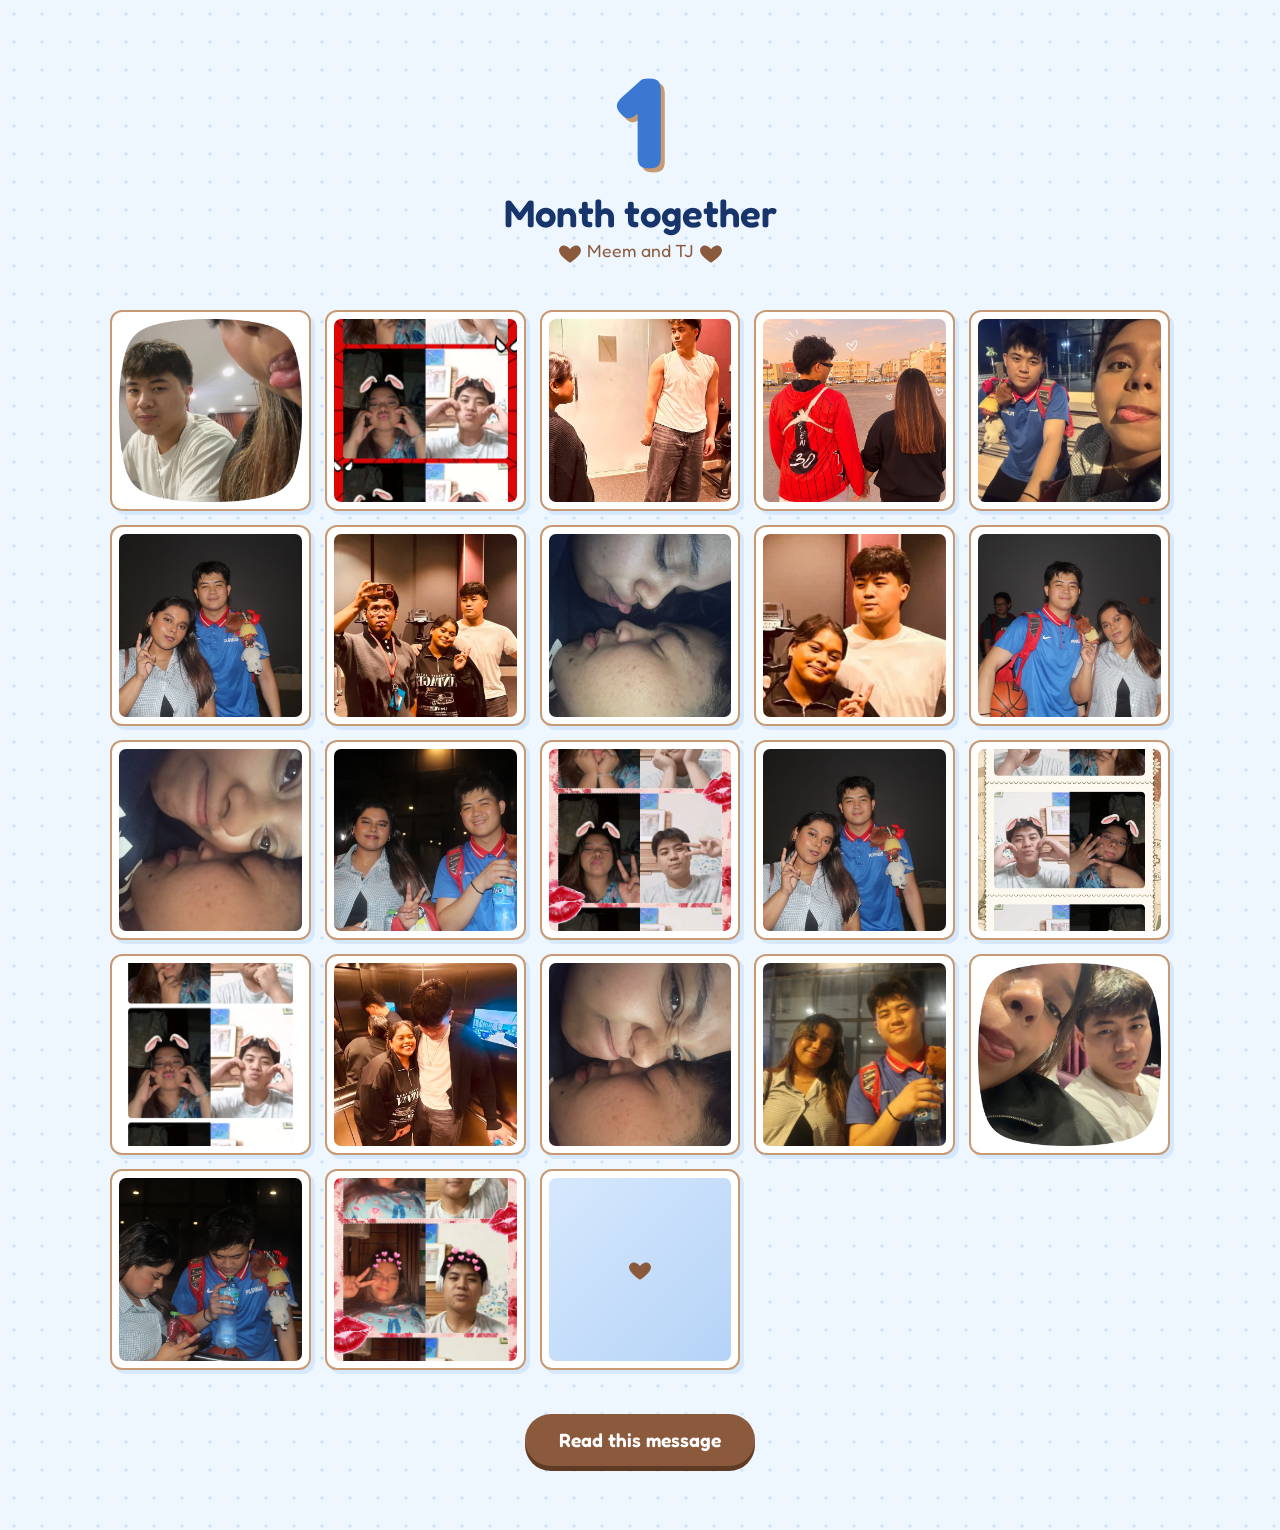
==== index.html @ 16be70e8 "flexbox edit" ====
<!DOCTYPE html>
<html lang="en">
<head>
<meta charset="utf-8">
<meta name="viewport" content="width=device-width, initial-scale=1">
<title>Our Monthsary</title>
<link rel="preconnect" href="https://fonts.googleapis.com">
<link rel="preconnect" href="https://fonts.gstatic.com" crossorigin>
<link href="https://fonts.googleapis.com/css2?family=Fredoka:wght@400;600;700&family=Lora:ital@0;1&display=swap" rel="stylesheet">
<link rel="stylesheet" href="style.css">
</head>
<body>
<header class="hero">
  <div class="num" id="num">1</div>
  <h1 id="title">Happy monthsary</h1>
  <p><svg class="heart" viewBox="0 0 24 24" aria-hidden="true"><path d="M12 21s-7.5-4.6-9.6-9.2C.9 8.3 3 5 6.4 5c2 0 3.7 1.1 5.6 3.2C13.9 6.1 15.6 5 17.6 5 21 5 23.1 8.3 21.600 11.800 19.500 16.400 12 21 12 21z"/></svg> <span id="names"></span> <svg class="heart" viewBox="0 0 24 24" aria-hidden="true"><path d="M12 21s-7.5-4.6-9.6-9.2C.9 8.3 3 5 6.4 5c2 0 3.7 1.1 5.6 3.2C13.900 6.100 15.600 5 17.600 5 21 5 23.100 8.300 21.600 11.800 19.500 16.400 12 21 12 21z"/></svg></p>
</header>
<main class="gallery" id="gallery"></main>
<div class="actions"><a class="btn" href="letter.html">Read this message</a></div>
<script src="data.js"></script>
<script>
document.getElementById("num").textContent = SITE.months;
document.getElementById("title").textContent = SITE.months === 1 ? "Month together" : "Months together";
document.getElementById("names").textContent = SITE.from + " and " + SITE.to;
const BASE = 220;
const box = document.getElementById("gallery");
function size(fig, ratio){
  fig.style.flexGrow = ratio;
  fig.style.flexBasis = (ratio * BASE) + "px";
}
const fake = [0.8, 1, 0.75, 1.25, 0.67, 1.5];
PHOTOS.forEach((src, i) => {
  const fig = document.createElement("figure");
  fig.className = "shot";
  size(fig, 1);
  const img = new Image();
  img.alt = "Our photo " + (i + 1);
  img.onload = () => size(fig, img.naturalWidth / img.naturalHeight);
  img.onerror = () => {
    const r = fake[i % fake.length];
    const ph = document.createElement("div");
    ph.className = "ph"; ph.style.aspectRatio = r;
    ph.innerHTML = '<svg class="heart" viewBox="0 0 24 24" aria-hidden="true"><path d="M12 21s-7.5-4.6-9.6-9.2C.9 8.3 3 5 6.4 5c2 0 3.7 1.1 5.6 3.2C13.9 6.1 15.6 5 17.6 5 21 5 23.1 8.3 21.600 11.800 19.500 16.400 12 21 12 21z"/></svg>';
    img.replaceWith(ph);
    size(fig, r);
  };
  img.src = src;
  fig.appendChild(img);
  box.appendChild(fig);
});
</script>
</body>
</html>
---- style.css ----
:root{
  --navy:#17356b; --blue:#3b78d1; --sky:#d6e8fd; --mist:#eef6ff;
  --brown:#8b5a3c; --tan:#c79a74; --paper:#fffdf9;
  --head:"Fredoka","Trebuchet MS",sans-serif;
  --read:"Lora",Georgia,"Times New Roman",serif;
}
*{box-sizing:border-box}
html{scroll-behavior:smooth}
body{margin:0;background:var(--mist);color:var(--navy);font-family:var(--head);
  background-image:radial-gradient(var(--sky) 2px,transparent 2px);background-size:28px 28px}
a{color:inherit}
:focus-visible{outline:3px solid var(--brown);outline-offset:3px}

.hero{text-align:center;padding:56px 20px 28px}
.hero .num{font-size:clamp(4.5rem,18vw,8rem);font-weight:700;line-height:1;color:var(--blue);
  text-shadow:4px 4px 0 var(--tan)}
.hero h1{margin:6px 0 4px;font-size:clamp(1.6rem,5vw,2.4rem);font-weight:600}
.hero p{margin:0;color:var(--brown);font-size:1.1rem}
.heart{width:26px;height:26px;fill:var(--brown);vertical-align:middle}

/* A square crop keeps the gallery tidy while preserving each photo's proportions. */
.gallery{display:grid;grid-template-columns:repeat(auto-fit,minmax(min(100%,180px),1fr));gap:14px;
  max-width:1100px;margin:0 auto;padding:16px 20px 24px}
.shot{aspect-ratio:1;margin:0;background:#fff;padding:7px;border-radius:12px;border:2px solid var(--tan);
  box-shadow:4px 4px 0 var(--sky);overflow:hidden}
.shot img,.shot .ph{display:block;width:100%;height:100%;border-radius:7px}
.shot img{object-fit:cover}
.shot .ph{background:linear-gradient(135deg,var(--sky),#b5d3f7);display:grid;place-items:center}
@media (min-width:414px) and (max-width:607px){
  .shot:last-child:nth-child(odd){grid-column:1/-1;width:calc((100% - 14px)/2);justify-self:center}
}

.actions{text-align:center;padding:20px 20px 64px}
.btn{display:inline-block;background:var(--brown);color:#fff;text-decoration:none;font:600 1.2rem var(--head);
  padding:14px 34px;border-radius:999px;border:0;cursor:pointer;box-shadow:0 5px 0 #5f3a24;
  transition:transform .15s,box-shadow .15s}
.btn:hover{transform:translateY(2px);box-shadow:0 3px 0 #5f3a24}
.btn.alt{background:var(--blue);box-shadow:0 5px 0 var(--navy)}
.btn.alt:hover{box-shadow:0 3px 0 var(--navy)}

.letter-wrap{max-width:720px;margin:0 auto;padding:40px 20px 24px}
.letter{background:var(--paper);border:2px solid var(--tan);border-radius:18px;
  padding:clamp(24px,6vw,56px);box-shadow:8px 8px 0 var(--sky)}
.letter h1{margin:0 0 24px;font-size:1.7rem;color:var(--blue)}
.letter p{font-family:var(--read);font-size:1.2rem;line-height:1.85;margin:0 0 1.2em;color:#2b2a33;
  max-width:62ch;white-space:pre-line}
.letter p:last-child{margin-bottom:0;color:var(--brown)}
.letter p.letter-signoff{margin-top:1.5em;padding-top:.8em;border-top:1px solid var(--tan);
  font-weight:600;text-align:right}

@media (prefers-reduced-motion:reduce){html{scroll-behavior:auto}.btn{transition:none}}
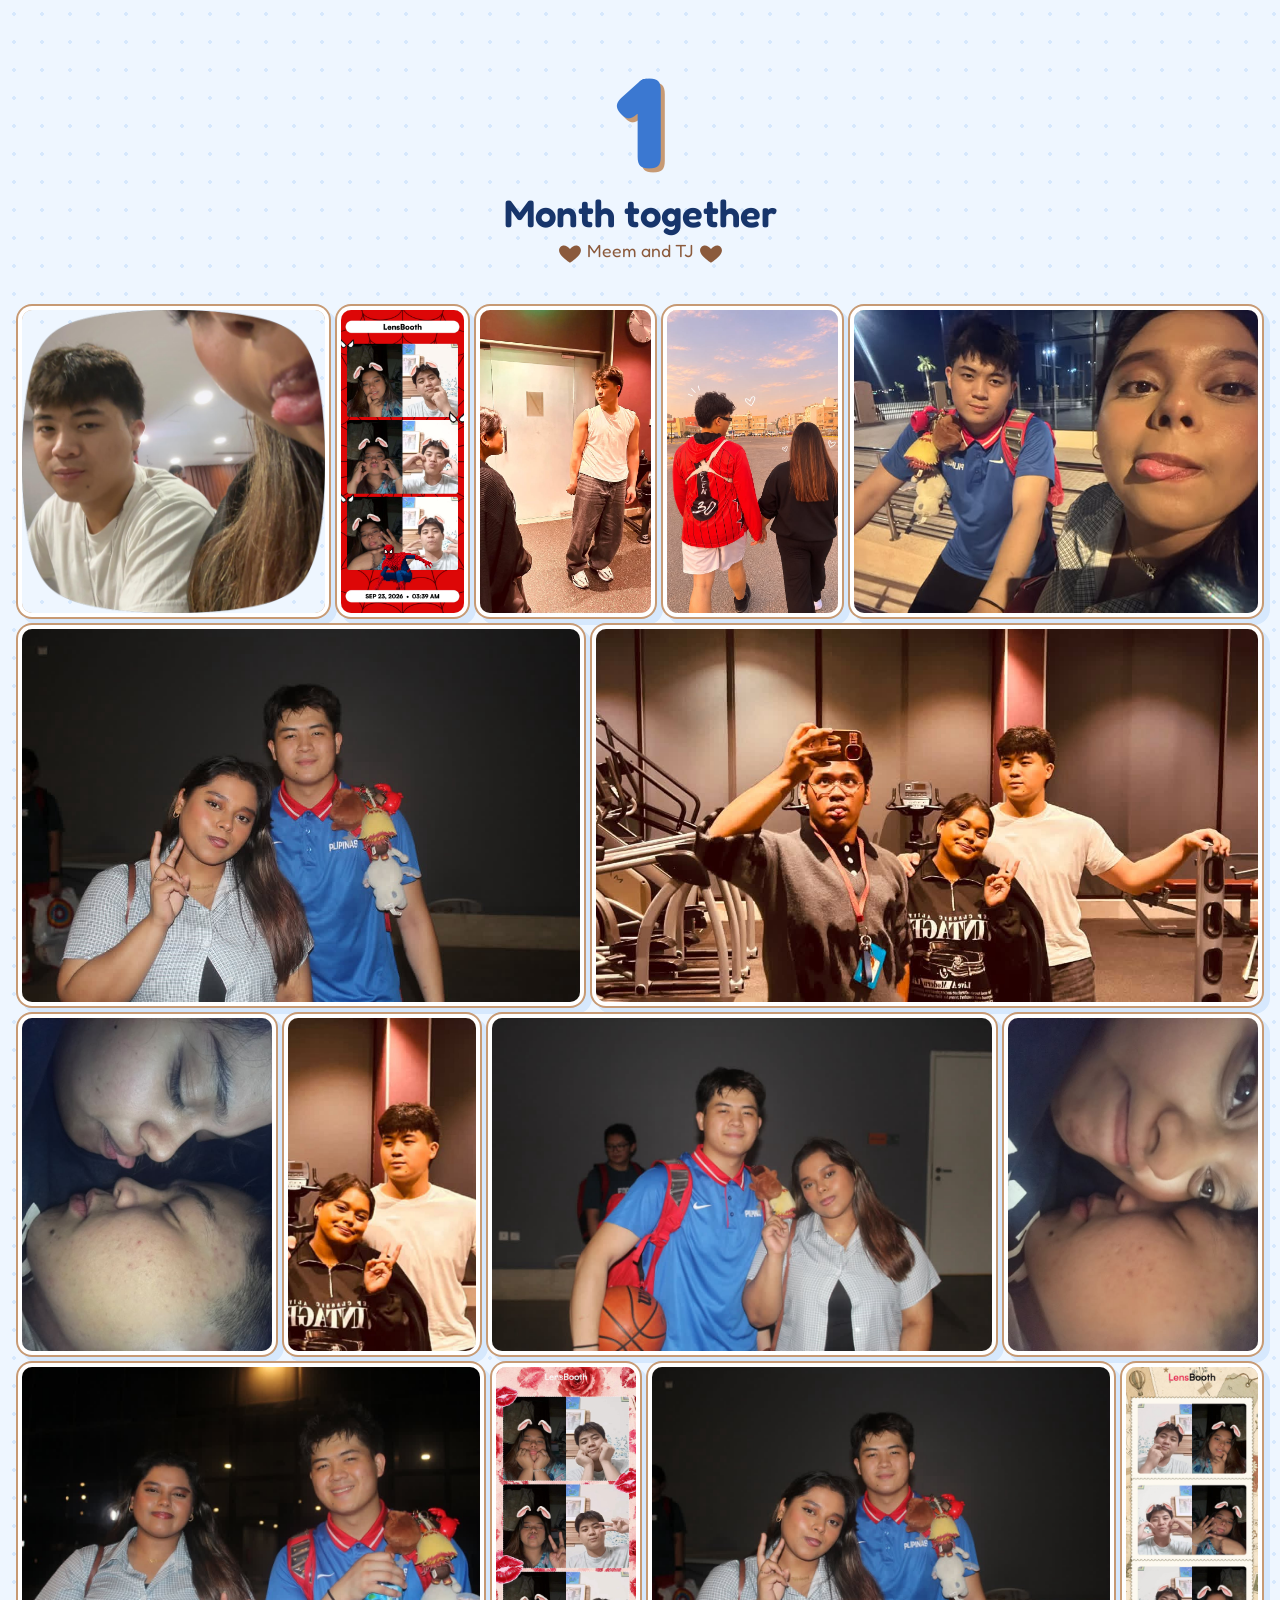
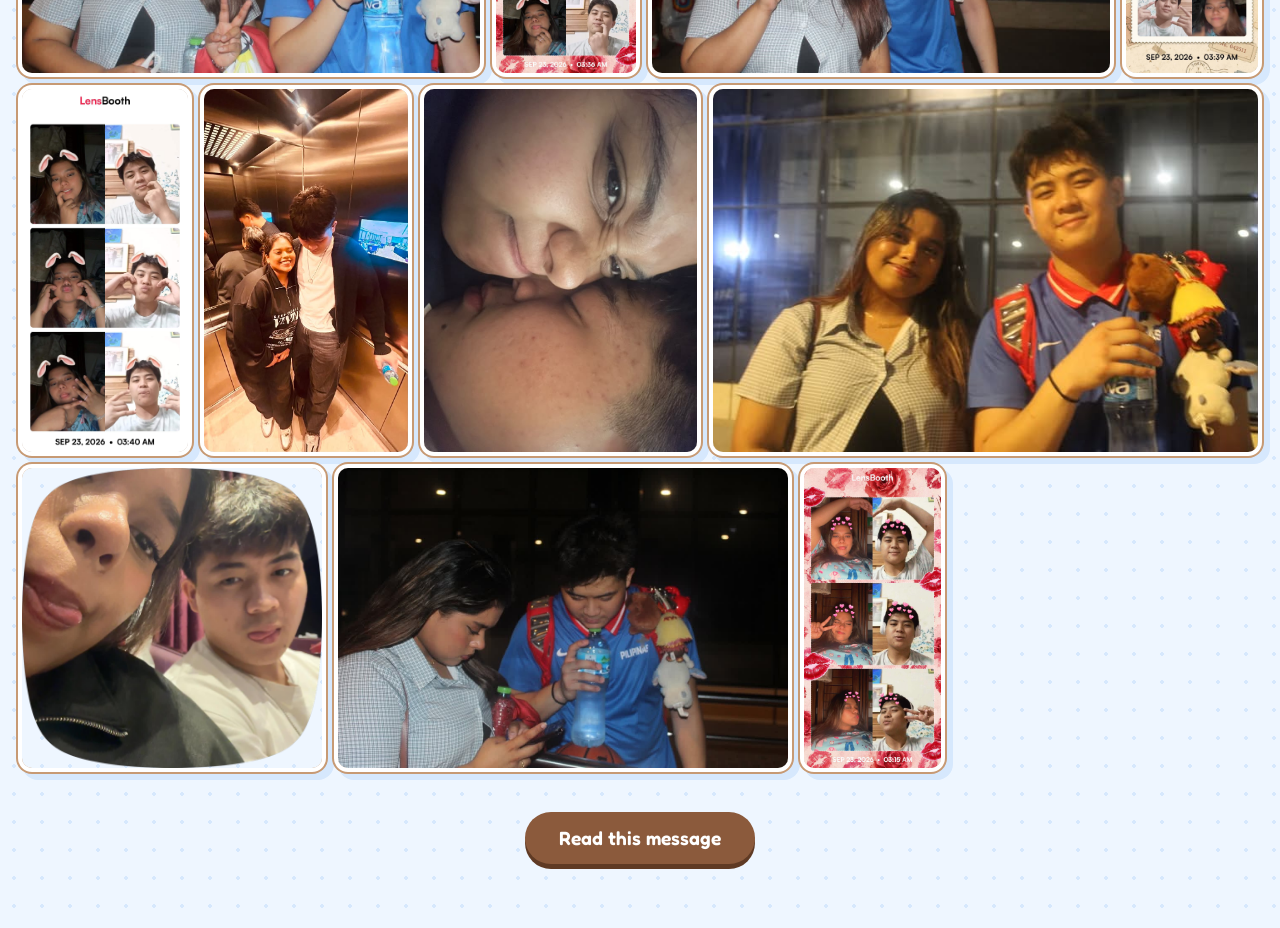
==== commit e6439fc0: "FNIALLL" ====
--- a/index.html
+++ b/index.html
@@ -13,7 +13,7 @@
 <header class="hero">
   <div class="num" id="num">1</div>
   <h1 id="title">Happy monthsary</h1>
-  <p><svg class="heart" viewBox="0 0 24 24" aria-hidden="true"><path d="M12 21s-7.5-4.6-9.6-9.2C.9 8.3 3 5 6.4 5c2 0 3.7 1.1 5.6 3.2C13.9 6.1 15.6 5 17.6 5 21 5 23.1 8.3 21.600 11.800 19.500 16.400 12 21 12 21z"/></svg> <span id="names"></span> <svg class="heart" viewBox="0 0 24 24" aria-hidden="true"><path d="M12 21s-7.5-4.6-9.6-9.2C.9 8.3 3 5 6.4 5c2 0 3.7 1.1 5.6 3.2C13.900 6.100 15.600 5 17.600 5 21 5 23.100 8.300 21.600 11.800 19.500 16.400 12 21 12 21z"/></svg></p>
+  <p><svg class="heart" viewBox="0 0 24 24" aria-hidden="true"><path d="M12 21s-7.5-4.6-9.6-9.2C.9 8.3 3 5 6.4 5c2 0 3.7 1.1 5.6 3.2C13.9 6.1 15.6 5 17.6 5 21 5 23.1 8.3 21.6 11.8 19.5 16.4 12 21 12 21z"/></svg> <span id="names"></span> <svg class="heart" viewBox="0 0 24 24" aria-hidden="true"><path d="M12 21s-7.5-4.6-9.6-9.2C.9 8.3 3 5 6.4 5c2 0 3.7 1.1 5.6 3.2C13.9 6.1 15.6 5 17.6 5 21 5 23.1 8.3 21.6 11.8 19.5 16.4 12 21 12 21z"/></svg></p>
 </header>
 <main class="gallery" id="gallery"></main>
 <div class="actions"><a class="btn" href="letter.html">Read this message</a></div>
@@ -22,32 +22,26 @@
 document.getElementById("num").textContent = SITE.months;
 document.getElementById("title").textContent = SITE.months === 1 ? "Month together" : "Months together";
 document.getElementById("names").textContent = SITE.from + " and " + SITE.to;
-const BASE = 220;
+const BASE = 300;
 const box = document.getElementById("gallery");
 function size(fig, ratio){
   fig.style.flexGrow = ratio;
   fig.style.flexBasis = (ratio * BASE) + "px";
+  fig.firstChild.style.paddingBottom = (100 / ratio) + "%";
 }
-const fake = [0.8, 1, 0.75, 1.25, 0.67, 1.5];
 PHOTOS.forEach((src, i) => {
   const fig = document.createElement("figure");
   fig.className = "shot";
+  fig.appendChild(document.createElement("i"));
   size(fig, 1);
   const img = new Image();
   img.alt = "Our photo " + (i + 1);
   img.onload = () => size(fig, img.naturalWidth / img.naturalHeight);
-  img.onerror = () => {
-    const r = fake[i % fake.length];
-    const ph = document.createElement("div");
-    ph.className = "ph"; ph.style.aspectRatio = r;
-    ph.innerHTML = '<svg class="heart" viewBox="0 0 24 24" aria-hidden="true"><path d="M12 21s-7.5-4.6-9.6-9.2C.9 8.3 3 5 6.4 5c2 0 3.7 1.1 5.6 3.2C13.9 6.1 15.6 5 17.6 5 21 5 23.1 8.3 21.600 11.800 19.500 16.400 12 21 12 21z"/></svg>';
-    img.replaceWith(ph);
-    size(fig, r);
-  };
+  img.onerror = () => { fig.style.display = "none"; };
   img.src = src;
   fig.appendChild(img);
   box.appendChild(fig);
 });
 </script>
 </body>
-</html>
+</html>
--- a/style.css
+++ b/style.css
@@ -18,17 +18,15 @@
 .hero p{margin:0;color:var(--brown);font-size:1.1rem}
 .heart{width:26px;height:26px;fill:var(--brown);vertical-align:middle}
 
-/* A square crop keeps the gallery tidy while preserving each photo's proportions. */
-.gallery{display:grid;grid-template-columns:repeat(auto-fit,minmax(min(100%,180px),1fr));gap:14px;
-  max-width:1100px;margin:0 auto;padding:16px 20px 24px}
-.shot{aspect-ratio:1;margin:0;background:#fff;padding:7px;border-radius:12px;border:2px solid var(--tan);
-  box-shadow:4px 4px 0 var(--sky);overflow:hidden}
-.shot img,.shot .ph{display:block;width:100%;height:100%;border-radius:7px}
-.shot img{object-fit:cover}
+/* collage: widths follow each photo's shape, so every photo in a row gets the same height */
+.gallery{display:flex;flex-wrap:wrap;gap:16px;max-width:1280px;margin:0 auto;padding:16px 22px 24px}
+.gallery::after{content:"";flex-grow:1000000}
+.shot{position:relative;margin:0;min-width:0}
+.shot i{display:block;width:100%}
+.shot img,.shot .ph{position:absolute;inset:0;width:100%;height:100%;object-fit:cover;border-radius:10px;
+  box-shadow:0 0 0 4px #fff,0 0 0 6px var(--tan),6px 6px 0 6px var(--sky)}
 .shot .ph{background:linear-gradient(135deg,var(--sky),#b5d3f7);display:grid;place-items:center}
-@media (min-width:414px) and (max-width:607px){
-  .shot:last-child:nth-child(odd){grid-column:1/-1;width:calc((100% - 14px)/2);justify-self:center}
-}
+.shot .ph{background:linear-gradient(135deg,var(--sky),#b5d3f7);display:grid;place-items:center}
 
 .actions{text-align:center;padding:20px 20px 64px}
 .btn{display:inline-block;background:var(--brown);color:#fff;text-decoration:none;font:600 1.2rem var(--head);
@@ -45,7 +43,5 @@
 .letter p{font-family:var(--read);font-size:1.2rem;line-height:1.85;margin:0 0 1.2em;color:#2b2a33;
   max-width:62ch;white-space:pre-line}
 .letter p:last-child{margin-bottom:0;color:var(--brown)}
-.letter p.letter-signoff{margin-top:1.5em;padding-top:.8em;border-top:1px solid var(--tan);
-  font-weight:600;text-align:right}
 
-@media (prefers-reduced-motion:reduce){html{scroll-behavior:auto}.btn{transition:none}}
+@media (prefers-reduced-motion:reduce){html{scroll-behavior:auto}.btn{transition:none}}
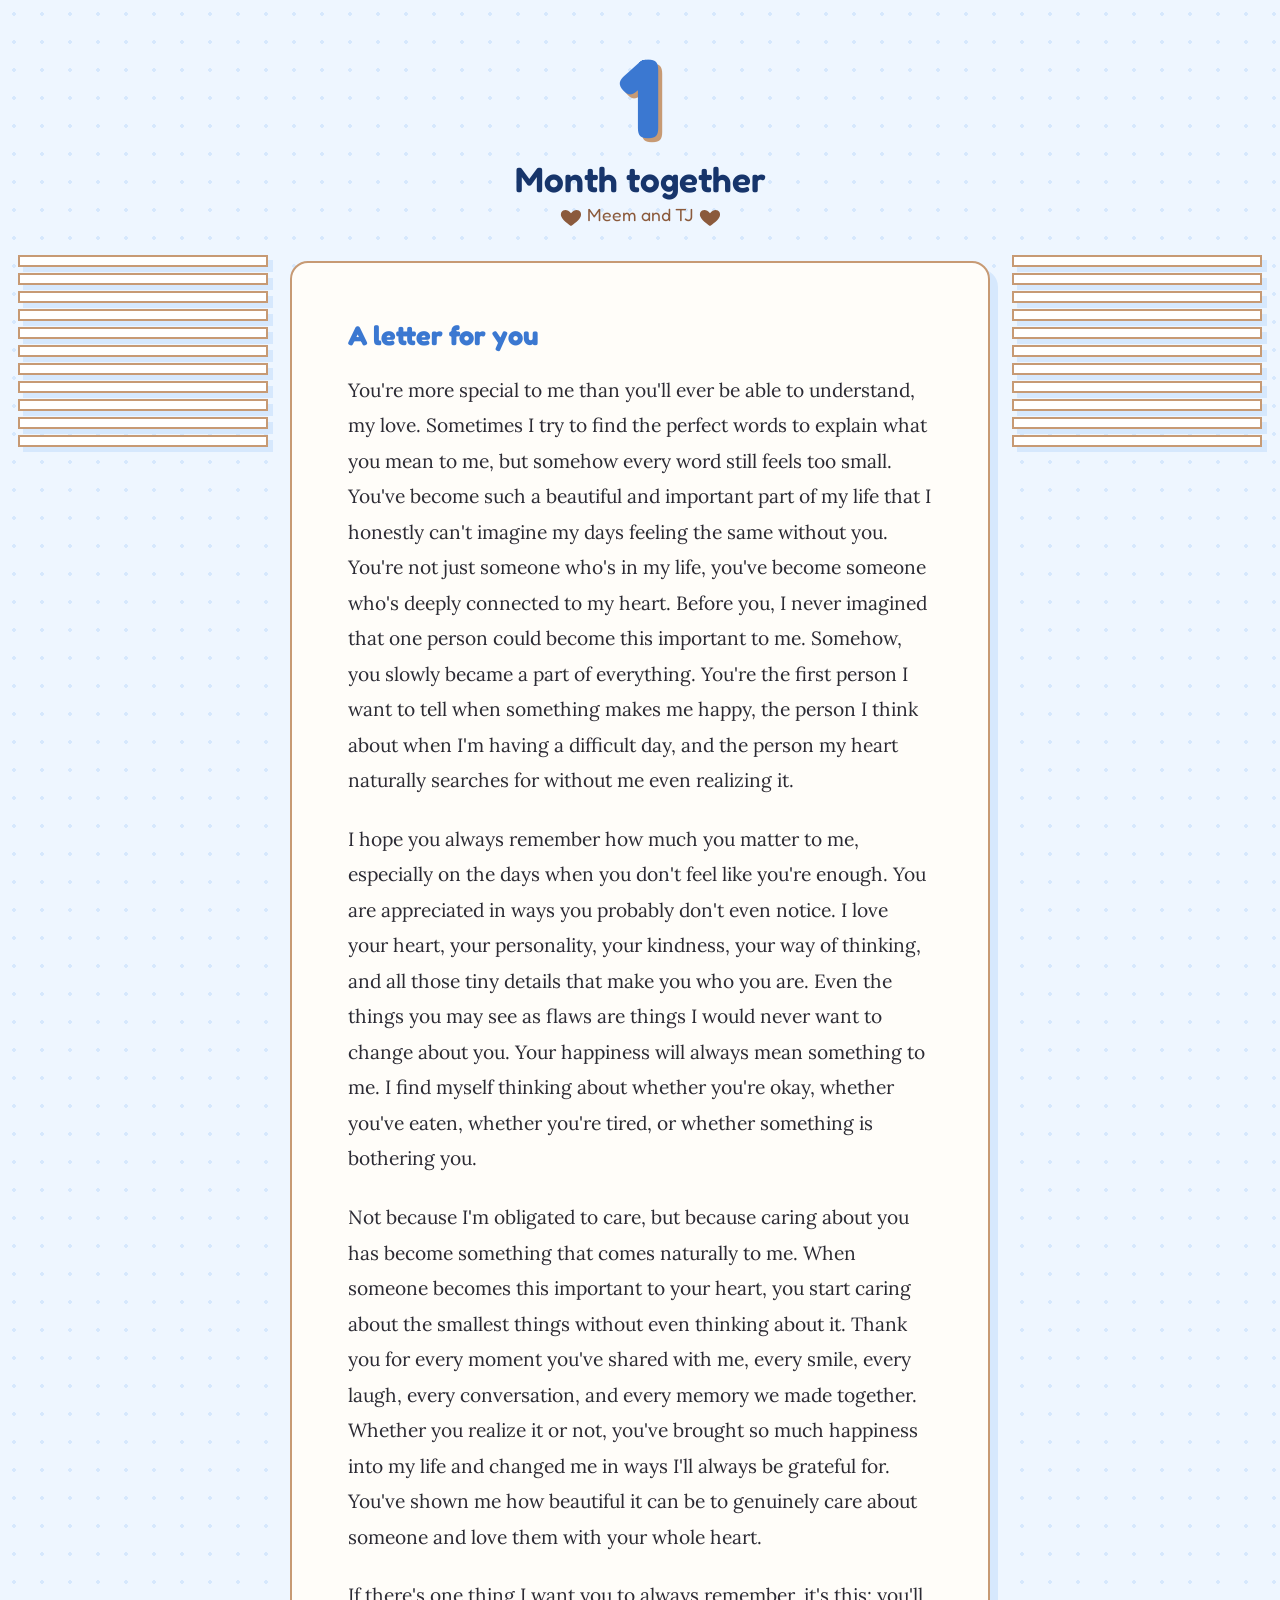
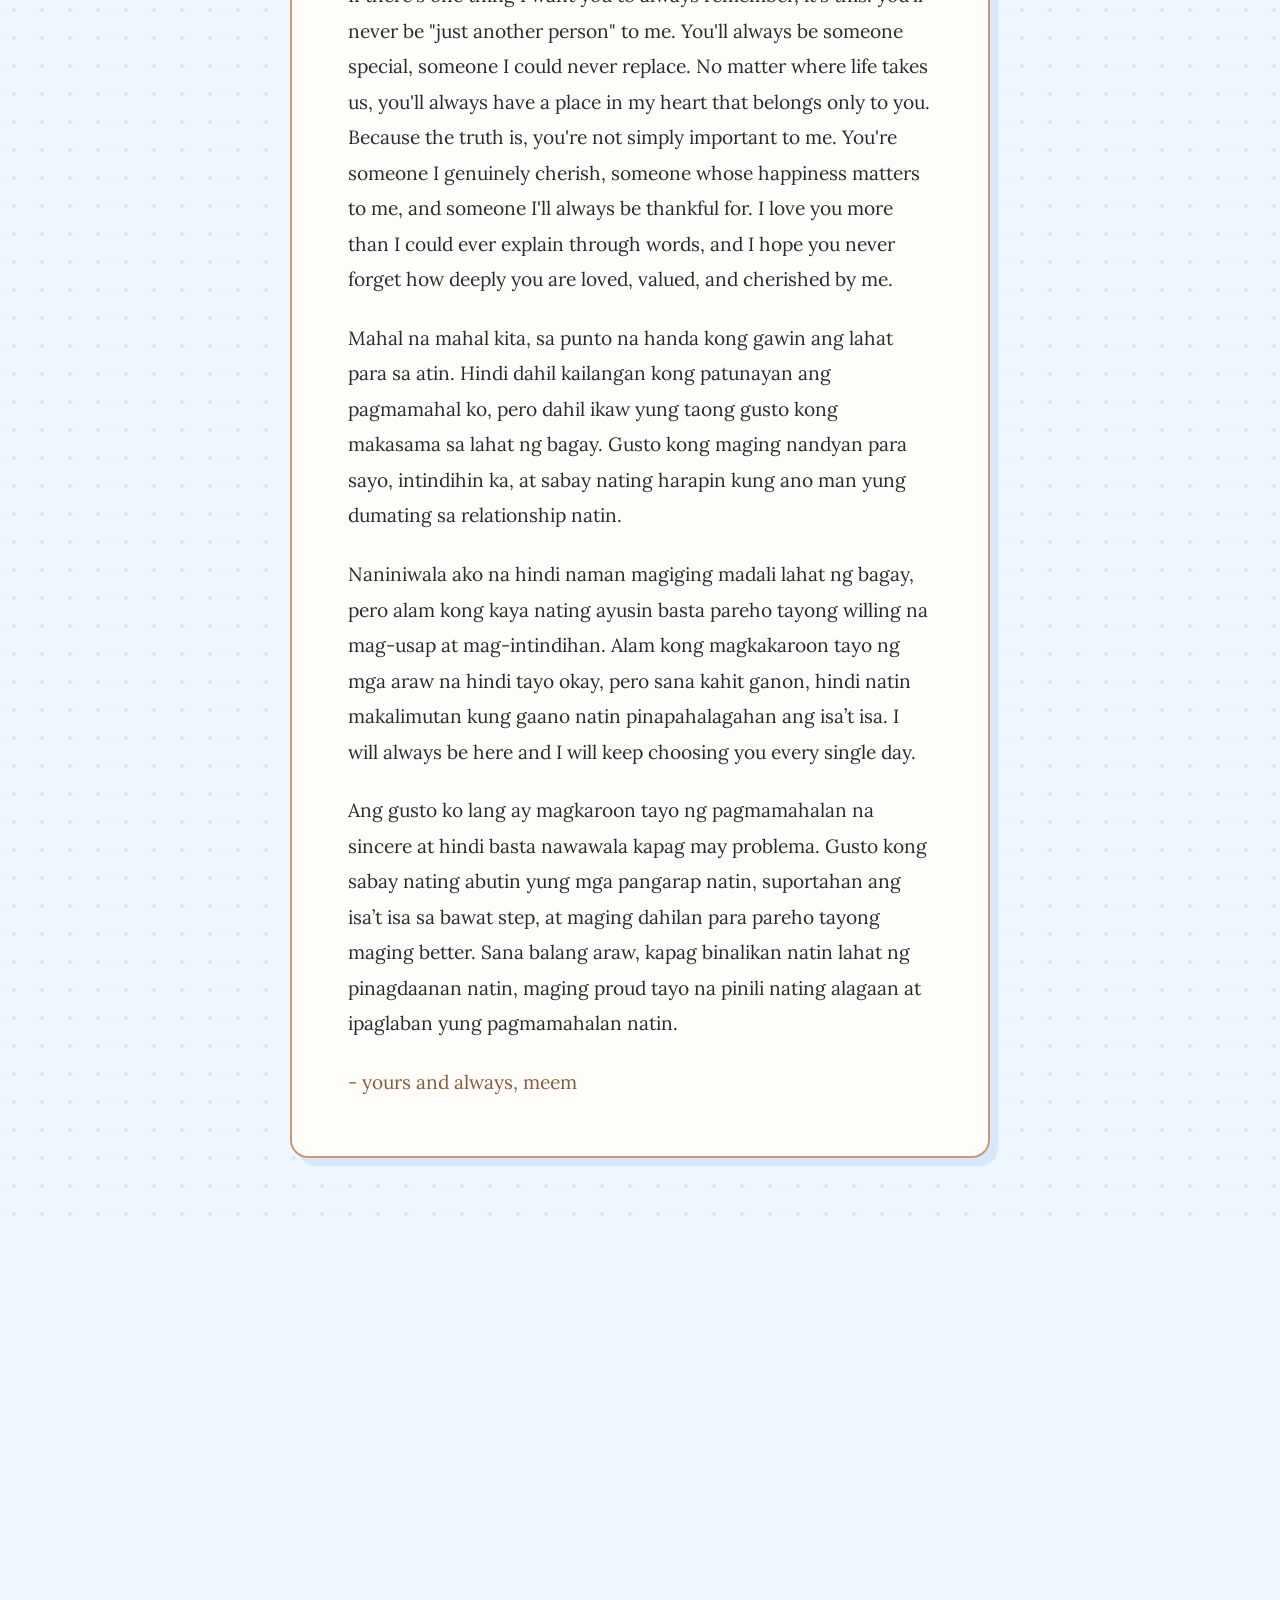
==== commit eb77ba75: "mobile fix and conso of files" ====
--- a/index.html
+++ b/index.html
@@ -12,36 +12,50 @@
 <body>
 <header class="hero">
   <div class="num" id="num">1</div>
-  <h1 id="title">Happy monthsary</h1>
+  <h1 id="title">Month together</h1>
   <p><svg class="heart" viewBox="0 0 24 24" aria-hidden="true"><path d="M12 21s-7.5-4.6-9.6-9.2C.9 8.3 3 5 6.4 5c2 0 3.7 1.1 5.6 3.2C13.9 6.1 15.6 5 17.6 5 21 5 23.1 8.3 21.6 11.8 19.5 16.4 12 21 12 21z"/></svg> <span id="names"></span> <svg class="heart" viewBox="0 0 24 24" aria-hidden="true"><path d="M12 21s-7.5-4.6-9.6-9.2C.9 8.3 3 5 6.4 5c2 0 3.7 1.1 5.6 3.2C13.9 6.1 15.6 5 17.6 5 21 5 23.1 8.3 21.6 11.8 19.5 16.4 12 21 12 21z"/></svg></p>
 </header>
-<main class="gallery" id="gallery"></main>
-<div class="actions"><a class="btn" href="letter.html">Read this message</a></div>
+<main class="layout">
+  <aside class="side" id="left"></aside>
+  <article class="letter" id="letter"><h2>A letter for you</h2></article>
+  <aside class="side" id="right"></aside>
+</main>
 <script src="data.js"></script>
 <script>
 document.getElementById("num").textContent = SITE.months;
 document.getElementById("title").textContent = SITE.months === 1 ? "Month together" : "Months together";
 document.getElementById("names").textContent = SITE.from + " and " + SITE.to;
-const BASE = 300;
-const box = document.getElementById("gallery");
-function size(fig, ratio){
-  fig.style.flexGrow = ratio;
-  fig.style.flexBasis = (ratio * BASE) + "px";
-  fig.firstChild.style.paddingBottom = (100 / ratio) + "%";
+
+const letter = document.getElementById("letter");
+(typeof MESSAGES !== "undefined" ? MESSAGES : LETTER).forEach(t => { const p = document.createElement("p"); p.textContent = t; letter.appendChild(p); });
+
+const left = document.getElementById("left");
+const right = document.getElementById("right");
+const wide = window.matchMedia("(min-width: 1001px)");
+let loaded = [];
+
+function layout() {
+  left.textContent = ""; right.textContent = "";
+  let hl = 0, hr = 0;
+  loaded.forEach(img => {
+    const fig = document.createElement("figure");
+    fig.className = "shot";
+    fig.appendChild(img.cloneNode());
+    const h = img.naturalHeight / img.naturalWidth;
+    if (!wide.matches || hl <= hr) { left.appendChild(fig); hl += h; }
+    else { right.appendChild(fig); hr += h; }
+  });
 }
-PHOTOS.forEach((src, i) => {
-  const fig = document.createElement("figure");
-  fig.className = "shot";
-  fig.appendChild(document.createElement("i"));
-  size(fig, 1);
+
+Promise.all(PHOTOS.map((src, i) => new Promise(done => {
   const img = new Image();
   img.alt = "Our photo " + (i + 1);
-  img.onload = () => size(fig, img.naturalWidth / img.naturalHeight);
-  img.onerror = () => { fig.style.display = "none"; };
+  img.onload = () => done(img);
+  img.onerror = () => done(null);
   img.src = src;
-  fig.appendChild(img);
-  box.appendChild(fig);
-});
+}))).then(list => { loaded = list.filter(Boolean); layout(); });
+
+wide.addEventListener("change", layout);
 </script>
 </body>
 </html>
--- a/style.css
+++ b/style.css
@@ -5,43 +5,45 @@
   --read:"Lora",Georgia,"Times New Roman",serif;
 }
 *{box-sizing:border-box}
-html{scroll-behavior:smooth}
-body{margin:0;background:var(--mist);color:var(--navy);font-family:var(--head);
+html{-webkit-text-size-adjust:100%}
+body{margin:0;overflow-x:hidden;background:var(--mist);color:var(--navy);font-family:var(--head);
   background-image:radial-gradient(var(--sky) 2px,transparent 2px);background-size:28px 28px}
-a{color:inherit}
-:focus-visible{outline:3px solid var(--brown);outline-offset:3px}
 
-.hero{text-align:center;padding:56px 20px 28px}
-.hero .num{font-size:clamp(4.5rem,18vw,8rem);font-weight:700;line-height:1;color:var(--blue);
+.hero{text-align:center;padding:40px 20px 20px}
+.hero .num{font-size:clamp(4rem,16vw,7rem);font-weight:700;line-height:1;color:var(--blue);
   text-shadow:4px 4px 0 var(--tan)}
-.hero h1{margin:6px 0 4px;font-size:clamp(1.6rem,5vw,2.4rem);font-weight:600}
+.hero h1{margin:6px 0 4px;font-size:clamp(1.5rem,5vw,2.2rem);font-weight:600}
 .hero p{margin:0;color:var(--brown);font-size:1.1rem}
-.heart{width:26px;height:26px;fill:var(--brown);vertical-align:middle}
+.heart{width:24px;height:24px;fill:var(--brown);vertical-align:middle}
 
-/* collage: widths follow each photo's shape, so every photo in a row gets the same height */
-.gallery{display:flex;flex-wrap:wrap;gap:16px;max-width:1280px;margin:0 auto;padding:16px 22px 24px}
-.gallery::after{content:"";flex-grow:1000000}
-.shot{position:relative;margin:0;min-width:0}
-.shot i{display:block;width:100%}
-.shot img,.shot .ph{position:absolute;inset:0;width:100%;height:100%;object-fit:cover;border-radius:10px;
-  box-shadow:0 0 0 4px #fff,0 0 0 6px var(--tan),6px 6px 0 6px var(--sky)}
-.shot .ph{background:linear-gradient(135deg,var(--sky),#b5d3f7);display:grid;place-items:center}
-.shot .ph{background:linear-gradient(135deg,var(--sky),#b5d3f7);display:grid;place-items:center}
-
-.actions{text-align:center;padding:20px 20px 64px}
-.btn{display:inline-block;background:var(--brown);color:#fff;text-decoration:none;font:600 1.2rem var(--head);
-  padding:14px 34px;border-radius:999px;border:0;cursor:pointer;box-shadow:0 5px 0 #5f3a24;
-  transition:transform .15s,box-shadow .15s}
-.btn:hover{transform:translateY(2px);box-shadow:0 3px 0 #5f3a24}
-.btn.alt{background:var(--blue);box-shadow:0 5px 0 var(--navy)}
-.btn.alt:hover{box-shadow:0 3px 0 var(--navy)}
-
-.letter-wrap{max-width:720px;margin:0 auto;padding:40px 20px 24px}
+/* desktop: photos | letter | photos */
+.layout{display:grid;grid-template-columns:minmax(0,1fr) minmax(0,700px) minmax(0,1fr);
+  gap:28px;max-width:1500px;margin:0 auto;padding:12px 24px 64px;align-items:start}
+.side{display:block}
 .letter{background:var(--paper);border:2px solid var(--tan);border-radius:18px;
-  padding:clamp(24px,6vw,56px);box-shadow:8px 8px 0 var(--sky)}
-.letter h1{margin:0 0 24px;font-size:1.7rem;color:var(--blue)}
+  padding:clamp(22px,5vw,56px);box-shadow:8px 8px 0 var(--sky)}
+.letter h2{margin:0 0 22px;font-size:1.7rem;color:var(--blue)}
 .letter p{font-family:var(--read);font-size:1.2rem;line-height:1.85;margin:0 0 1.2em;color:#2b2a33;
-  max-width:62ch;white-space:pre-line}
+  white-space:pre-line;overflow-wrap:break-word}
 .letter p:last-child{margin-bottom:0;color:var(--brown)}
 
-@media (prefers-reduced-motion:reduce){html{scroll-behavior:auto}.btn{transition:none}}+/* each photo keeps its own shape and fills its column */
+.shot{margin:0 0 18px}
+.shot img{display:block;width:100%;height:auto;border-radius:10px;
+  box-shadow:0 0 0 4px #fff,0 0 0 6px var(--tan),5px 5px 0 6px var(--sky)}
+
+/* tablets and phones: letter first, photos below in two columns */
+@media (max-width:1000px){
+  .layout{grid-template-columns:minmax(0,1fr);gap:0;padding:8px 16px 48px}
+  .letter{order:1;margin-bottom:34px;box-shadow:5px 5px 0 var(--sky)}
+  #left{order:2;columns:2;column-gap:14px}
+  #right{display:none}
+  .shot{break-inside:avoid;margin-bottom:14px}
+  .shot img{box-shadow:0 0 0 3px #fff,0 0 0 5px var(--tan)}
+  .letter p{font-size:1.1rem;line-height:1.75}
+  .hero{padding:28px 16px 12px}
+}
+@media (max-width:420px){
+  #left{column-gap:10px}
+  .shot{margin-bottom:10px}
+}
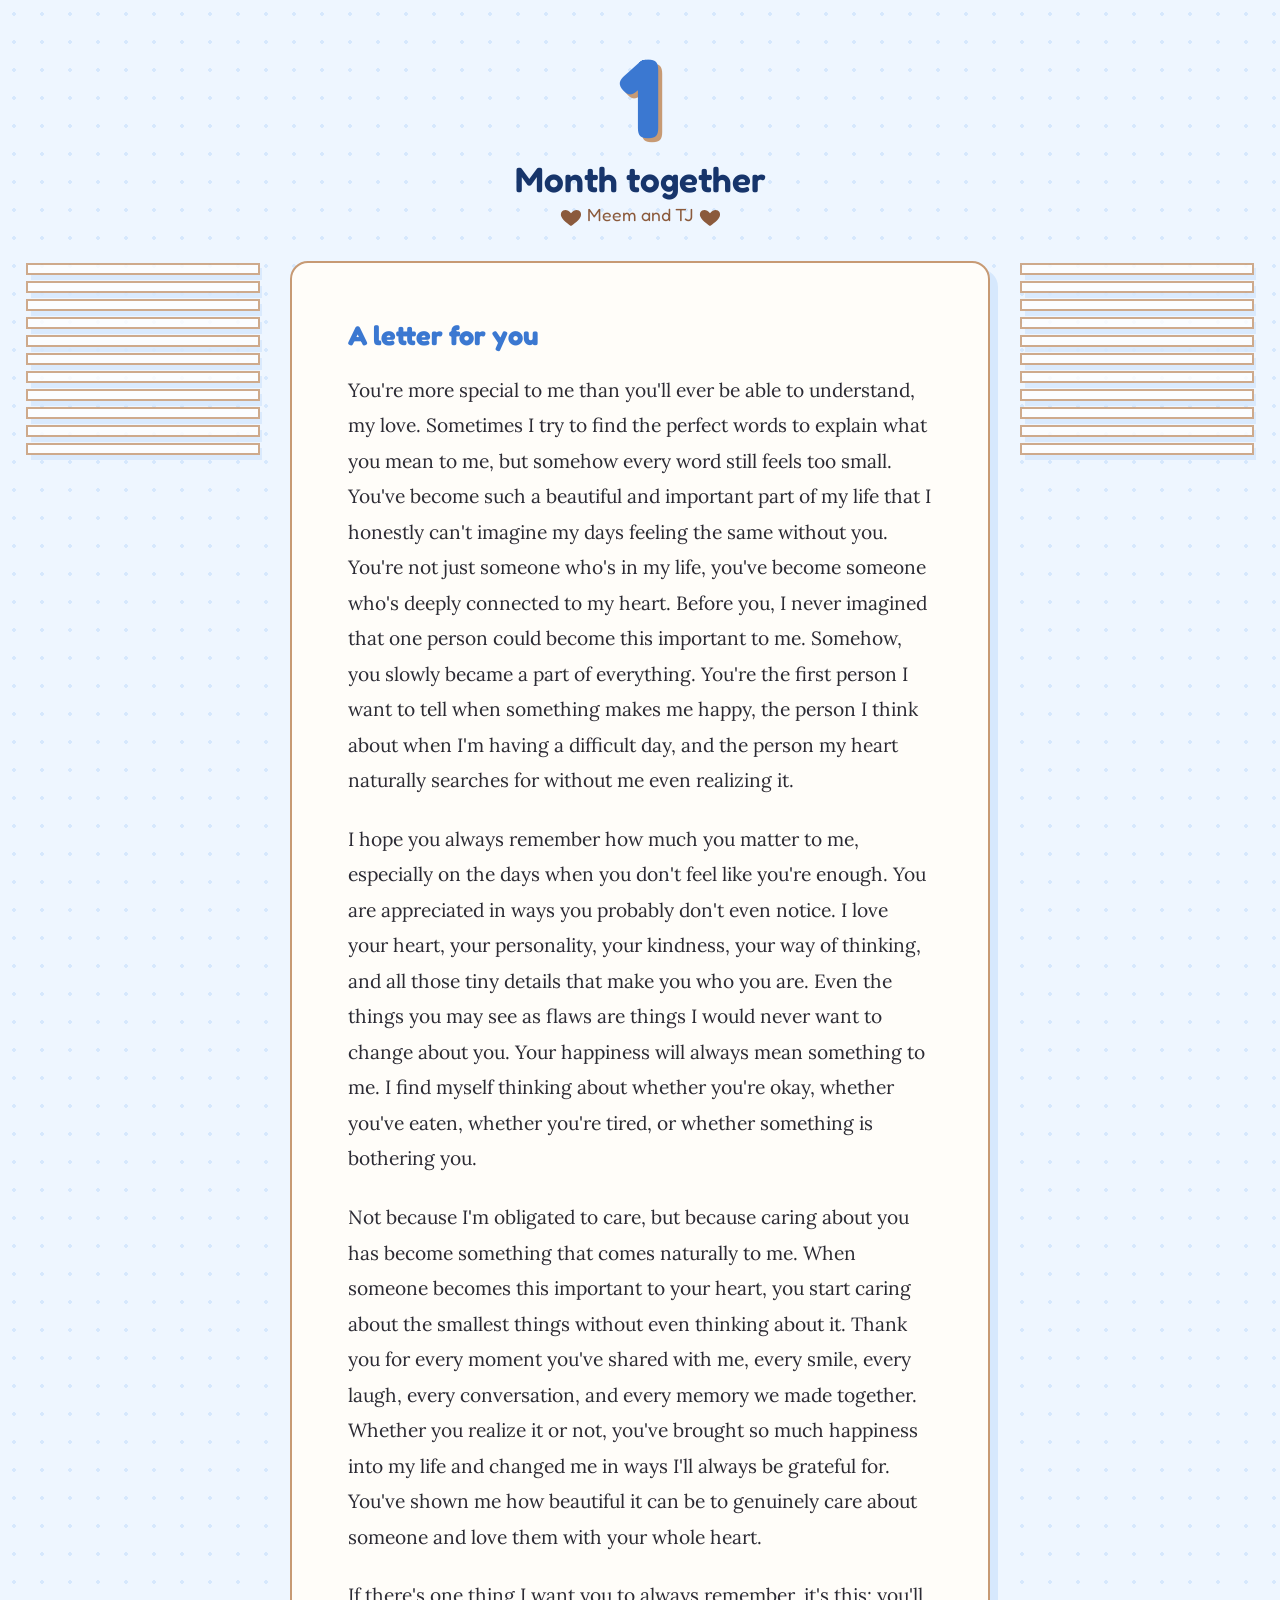
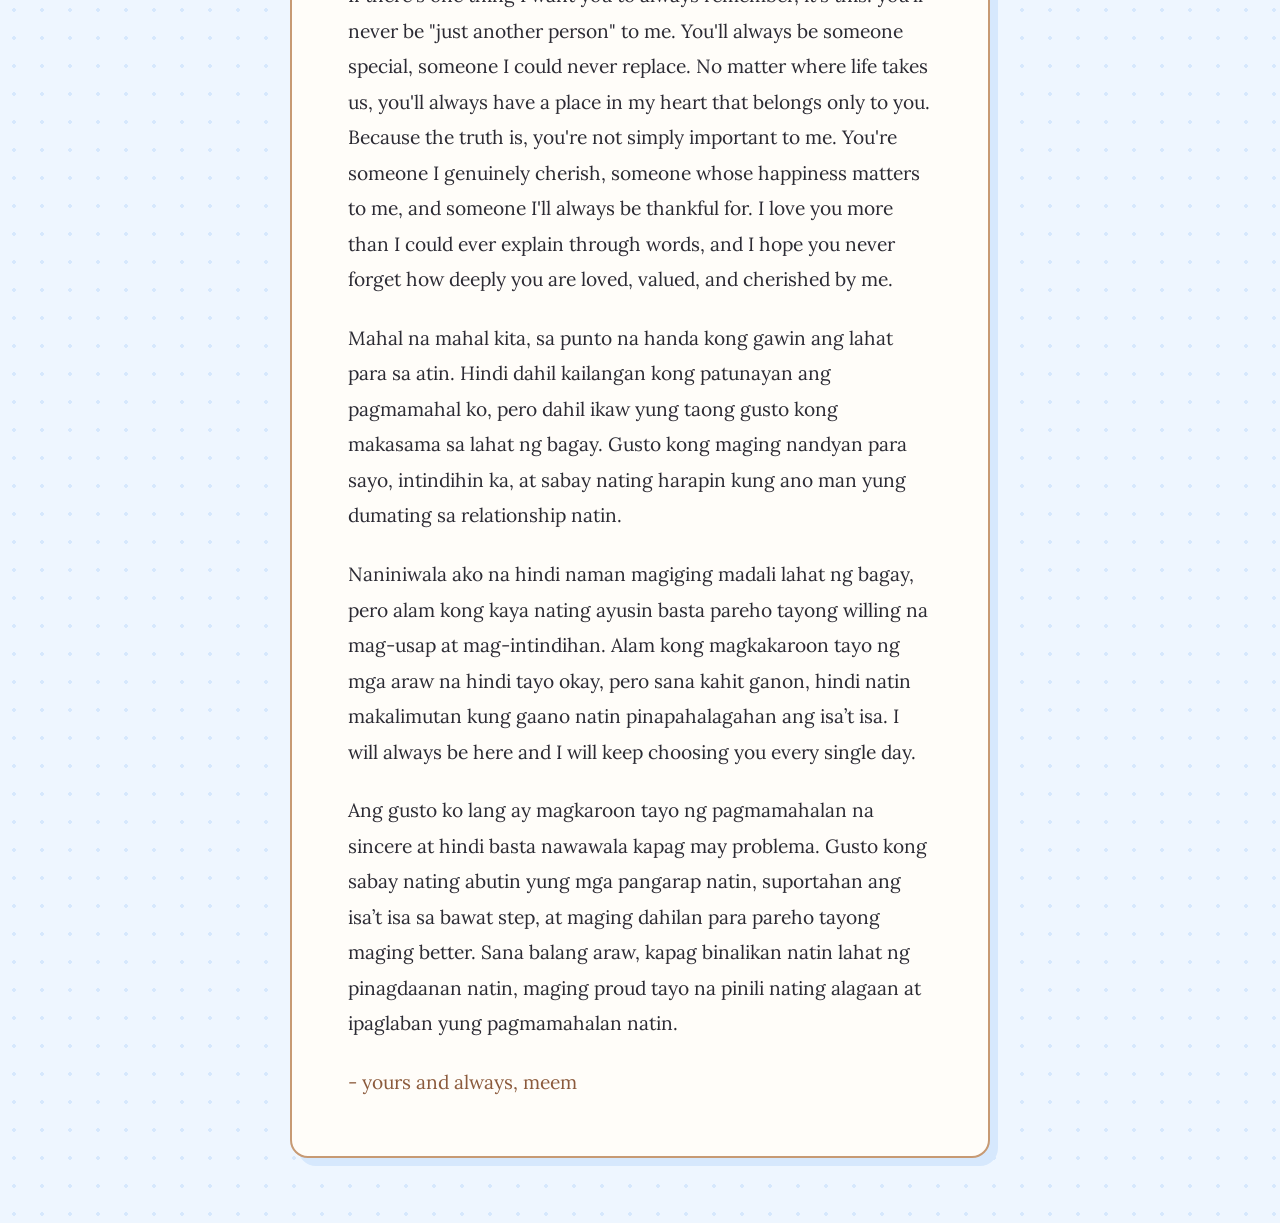
==== commit 17ca5ec9: "final final final" ====
--- a/index.html
+++ b/index.html
@@ -34,6 +34,13 @@
 const wide = window.matchMedia("(min-width: 1001px)");
 let loaded = [];
 
+// on desktop, the photo columns stop where the letter stops
+function fit() {
+  const h = wide.matches ? letter.offsetHeight + "px" : "";
+  left.style.maxHeight = h; right.style.maxHeight = h;
+}
+new ResizeObserver(fit).observe(letter);
+
 function layout() {
   left.textContent = ""; right.textContent = "";
   let hl = 0, hr = 0;
@@ -45,6 +52,7 @@
     if (!wide.matches || hl <= hr) { left.appendChild(fig); hl += h; }
     else { right.appendChild(fig); hr += h; }
   });
+  fit();
 }
 
 Promise.all(PHOTOS.map((src, i) => new Promise(done => {
--- a/style.css
+++ b/style.css
@@ -19,7 +19,7 @@
 /* desktop: photos | letter | photos */
 .layout{display:grid;grid-template-columns:minmax(0,1fr) minmax(0,700px) minmax(0,1fr);
   gap:28px;max-width:1500px;margin:0 auto;padding:12px 24px 64px;align-items:start}
-.side{display:block}
+.side{display:block;overflow:hidden;padding:8px 8px 0}
 .letter{background:var(--paper);border:2px solid var(--tan);border-radius:18px;
   padding:clamp(22px,5vw,56px);box-shadow:8px 8px 0 var(--sky)}
 .letter h2{margin:0 0 22px;font-size:1.7rem;color:var(--blue)}
@@ -29,13 +29,14 @@
 
 /* each photo keeps its own shape and fills its column */
 .shot{margin:0 0 18px}
-.shot img{display:block;width:100%;height:auto;border-radius:10px;
+.shot img{display:block;width:100%;height:auto;border-radius:10px;opacity:.82;
   box-shadow:0 0 0 4px #fff,0 0 0 6px var(--tan),5px 5px 0 6px var(--sky)}
 
 /* tablets and phones: letter first, photos below in two columns */
 @media (max-width:1000px){
   .layout{grid-template-columns:minmax(0,1fr);gap:0;padding:8px 16px 48px}
   .letter{order:1;margin-bottom:34px;box-shadow:5px 5px 0 var(--sky)}
+  .side{overflow:visible;max-height:none!important;padding:0}
   #left{order:2;columns:2;column-gap:14px}
   #right{display:none}
   .shot{break-inside:avoid;margin-bottom:14px}
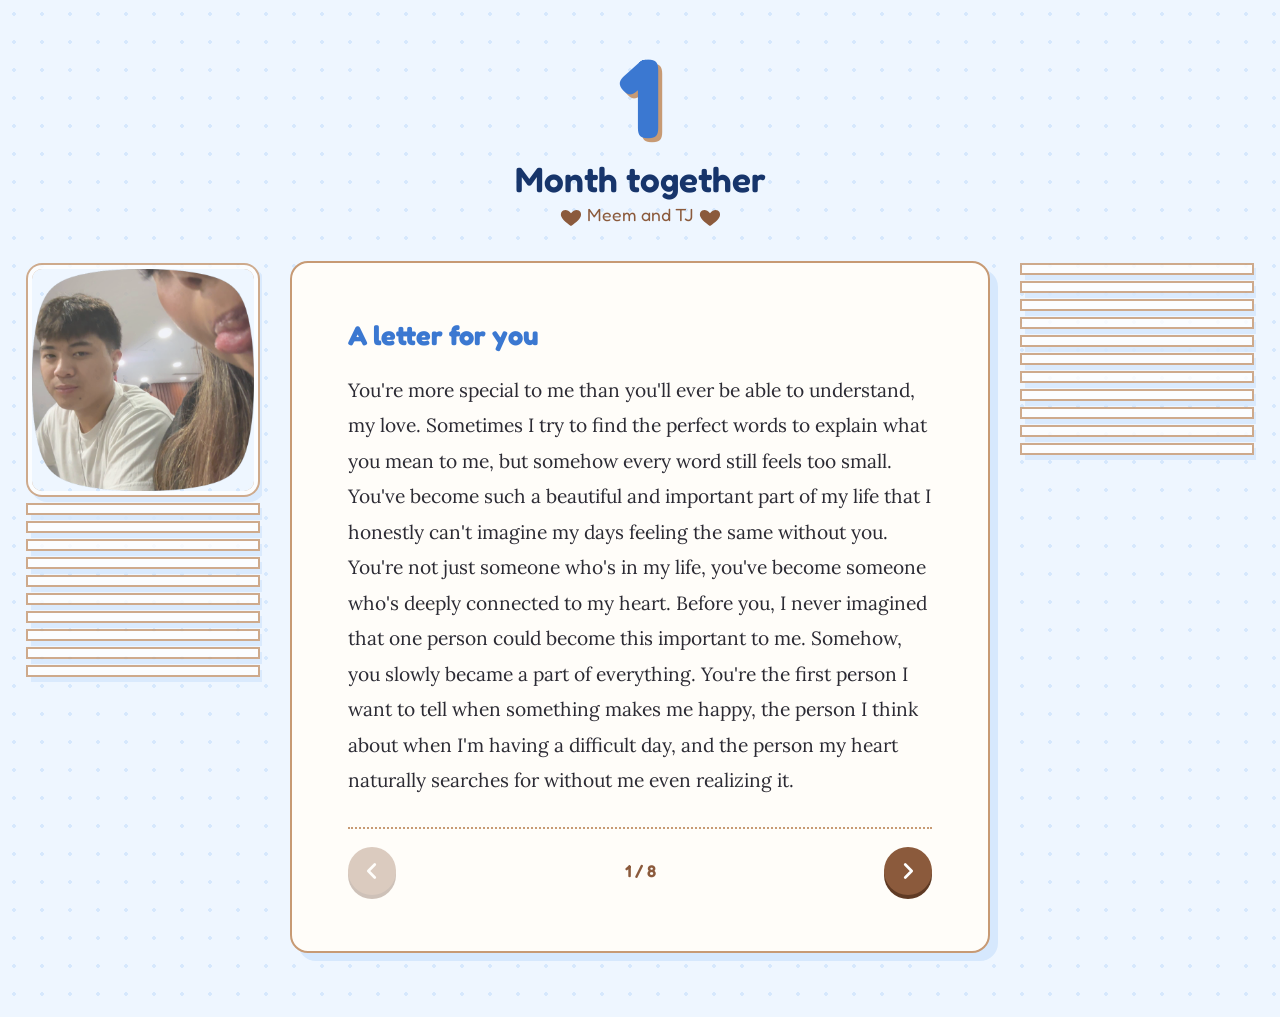
==== commit 34b55b72: "notepad switch" ====
--- a/index.html
+++ b/index.html
@@ -17,7 +17,15 @@
 </header>
 <main class="layout">
   <aside class="side" id="left"></aside>
-  <article class="letter" id="letter"><h2>A letter for you</h2></article>
+  <article class="letter" id="letter">
+    <h2>A letter for you</h2>
+    <div class="pages" id="pages"></div>
+    <nav class="nav" aria-label="Letter pages">
+      <button class="arrow" id="prev" aria-label="Previous page"><svg viewBox="0 0 24 24"><path d="M15 5l-7 7 7 7"/></svg></button>
+      <span class="count" id="count" aria-live="polite"></span>
+      <button class="arrow" id="next" aria-label="Next page"><svg viewBox="0 0 24 24"><path d="M9 5l7 7-7 7"/></svg></button>
+    </nav>
+  </article>
   <aside class="side" id="right"></aside>
 </main>
 <script src="data.js"></script>
@@ -27,7 +35,47 @@
 document.getElementById("names").textContent = SITE.from + " and " + SITE.to;
 
 const letter = document.getElementById("letter");
-(typeof MESSAGES !== "undefined" ? MESSAGES : LETTER).forEach(t => { const p = document.createElement("p"); p.textContent = t; letter.appendChild(p); });
+const TEXT = typeof MESSAGES !== "undefined" ? MESSAGES : LETTER;
+const pagesBox = document.getElementById("pages");
+const prev = document.getElementById("prev");
+const next = document.getElementById("next");
+const count = document.getElementById("count");
+const pages = TEXT.map(t => {
+  const d = document.createElement("div");
+  d.className = "page";
+  const p = document.createElement("p");
+  p.textContent = t;
+  d.appendChild(p);
+  pagesBox.appendChild(d);
+  return d;
+});
+let now = 0;
+function show(i) {
+  now = Math.max(0, Math.min(pages.length - 1, i));
+  pages.forEach((d, n) => {
+    d.classList.toggle("on", n === now);
+    d.classList.toggle("before", n < now);
+    d.setAttribute("aria-hidden", n === now ? "false" : "true");
+  });
+  count.textContent = (now + 1) + " / " + pages.length;
+  prev.disabled = now === 0;
+  next.disabled = now === pages.length - 1;
+}
+prev.onclick = () => show(now - 1);
+next.onclick = () => show(now + 1);
+document.addEventListener("keydown", e => {
+  if (e.key === "ArrowLeft") show(now - 1);
+  if (e.key === "ArrowRight") show(now + 1);
+});
+let x0 = null;
+letter.addEventListener("touchstart", e => { x0 = e.touches[0].clientX; }, {passive:true});
+letter.addEventListener("touchend", e => {
+  if (x0 === null) return;
+  const dx = e.changedTouches[0].clientX - x0;
+  if (Math.abs(dx) > 50) show(now + (dx < 0 ? 1 : -1));
+  x0 = null;
+});
+show(0);
 
 const left = document.getElementById("left");
 const right = document.getElementById("right");
--- a/style.css
+++ b/style.css
@@ -23,9 +23,26 @@
 .letter{background:var(--paper);border:2px solid var(--tan);border-radius:18px;
   padding:clamp(22px,5vw,56px);box-shadow:8px 8px 0 var(--sky)}
 .letter h2{margin:0 0 22px;font-size:1.7rem;color:var(--blue)}
-.letter p{font-family:var(--read);font-size:1.2rem;line-height:1.85;margin:0 0 1.2em;color:#2b2a33;
+.letter p{font-family:var(--read);font-size:1.2rem;line-height:1.85;margin:0;color:#2b2a33;
   white-space:pre-line;overflow-wrap:break-word}
-.letter p:last-child{margin-bottom:0;color:var(--brown)}
+
+/* book pages: every page shares one cell, so the card stays as tall as the longest page */
+.pages{display:grid}
+.page{grid-area:1/1;visibility:hidden;opacity:0;transform:translateX(18px);
+  transition:opacity .3s,transform .3s,visibility 0s .3s}
+.page.on{visibility:visible;opacity:1;transform:none;transition:opacity .3s,transform .3s}
+.page.before{transform:translateX(-18px)}
+.page:last-child p{color:var(--brown)}
+.nav{display:flex;align-items:center;justify-content:space-between;margin-top:28px;
+  padding-top:18px;border-top:2px dotted var(--tan)}
+.count{font-size:1.05rem;color:var(--brown);font-weight:600}
+.arrow{width:48px;height:48px;border-radius:50%;border:0;background:var(--brown);cursor:pointer;
+  display:grid;place-items:center;box-shadow:0 4px 0 #5f3a24;transition:transform .15s,box-shadow .15s,opacity .15s}
+.arrow svg{width:22px;height:22px;stroke:#fff;fill:none;stroke-width:3;stroke-linecap:round;stroke-linejoin:round}
+.arrow:hover:not(:disabled){transform:translateY(2px);box-shadow:0 2px 0 #5f3a24}
+.arrow:disabled{opacity:.3;cursor:default}
+.arrow:focus-visible{outline:3px solid var(--blue);outline-offset:3px}
+@media (prefers-reduced-motion:reduce){.page,.page.on{transition:none}}
 
 /* each photo keeps its own shape and fills its column */
 .shot{margin:0 0 18px}
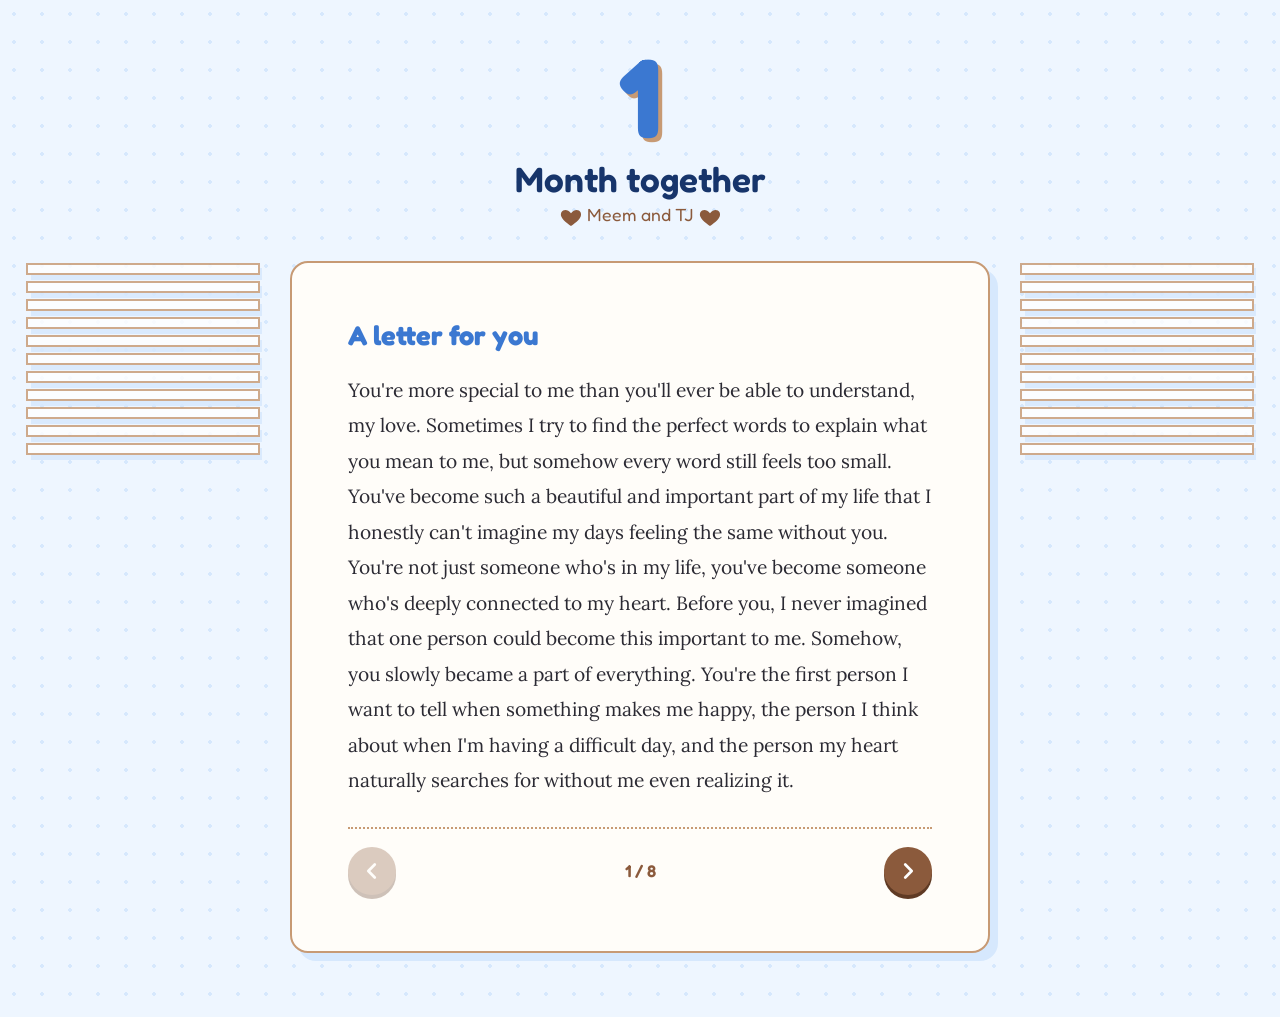
==== commit 631a25eb: "cache fix" ====
--- a/index.html
+++ b/index.html
@@ -7,7 +7,7 @@
 <link rel="preconnect" href="https://fonts.googleapis.com">
 <link rel="preconnect" href="https://fonts.gstatic.com" crossorigin>
 <link href="https://fonts.googleapis.com/css2?family=Fredoka:wght@400;600;700&family=Lora:ital@0;1&display=swap" rel="stylesheet">
-<link rel="stylesheet" href="style.css">
+<link rel="stylesheet" href="style.css?v=3">
 </head>
 <body>
 <header class="hero">
@@ -28,7 +28,7 @@
   </article>
   <aside class="side" id="right"></aside>
 </main>
-<script src="data.js"></script>
+<script src="data.js?v=3"></script>
 <script>
 document.getElementById("num").textContent = SITE.months;
 document.getElementById("title").textContent = SITE.months === 1 ? "Month together" : "Months together";
@@ -55,6 +55,7 @@
   pages.forEach((d, n) => {
     d.classList.toggle("on", n === now);
     d.classList.toggle("before", n < now);
+    d.style.display = n === now ? "block" : "none";
     d.setAttribute("aria-hidden", n === now ? "false" : "true");
   });
   count.textContent = (now + 1) + " / " + pages.length;
@@ -76,6 +77,15 @@
   x0 = null;
 });
 show(0);
+
+// keep the card as tall as the longest page, so the layout never jumps
+function fitBook() {
+  pagesBox.style.minHeight = "";
+  let tallest = 0;
+  pages.forEach(d => { d.style.display = "block"; tallest = Math.max(tallest, d.offsetHeight); });
+  pagesBox.style.minHeight = tallest + "px";
+  pages.forEach((d, n) => { d.style.display = n === now ? "block" : "none"; });
+}
 
 const left = document.getElementById("left");
 const right = document.getElementById("right");
@@ -112,6 +122,9 @@
 }))).then(list => { loaded = list.filter(Boolean); layout(); });
 
 wide.addEventListener("change", layout);
+fitBook();
+window.addEventListener("resize", () => { fitBook(); fit(); });
+if (document.fonts) document.fonts.ready.then(() => { fitBook(); fit(); });
 </script>
 </body>
 </html>
--- a/style.css
+++ b/style.css
@@ -27,11 +27,12 @@
   white-space:pre-line;overflow-wrap:break-word}
 
 /* book pages: every page shares one cell, so the card stays as tall as the longest page */
-.pages{display:grid}
-.page{grid-area:1/1;visibility:hidden;opacity:0;transform:translateX(18px);
-  transition:opacity .3s,transform .3s,visibility 0s .3s}
-.page.on{visibility:visible;opacity:1;transform:none;transition:opacity .3s,transform .3s}
-.page.before{transform:translateX(-18px)}
+.pages{display:block}
+.page{display:none}
+.page.on{display:block;animation:turn .3s ease}
+.page.before.on{animation-name:turnback}
+@keyframes turn{from{opacity:0;transform:translateX(18px)}to{opacity:1;transform:none}}
+@keyframes turnback{from{opacity:0;transform:translateX(-18px)}to{opacity:1;transform:none}}
 .page:last-child p{color:var(--brown)}
 .nav{display:flex;align-items:center;justify-content:space-between;margin-top:28px;
   padding-top:18px;border-top:2px dotted var(--tan)}
@@ -42,7 +43,7 @@
 .arrow:hover:not(:disabled){transform:translateY(2px);box-shadow:0 2px 0 #5f3a24}
 .arrow:disabled{opacity:.3;cursor:default}
 .arrow:focus-visible{outline:3px solid var(--blue);outline-offset:3px}
-@media (prefers-reduced-motion:reduce){.page,.page.on{transition:none}}
+@media (prefers-reduced-motion:reduce){.page.on{animation:none}}
 
 /* each photo keeps its own shape and fills its column */
 .shot{margin:0 0 18px}
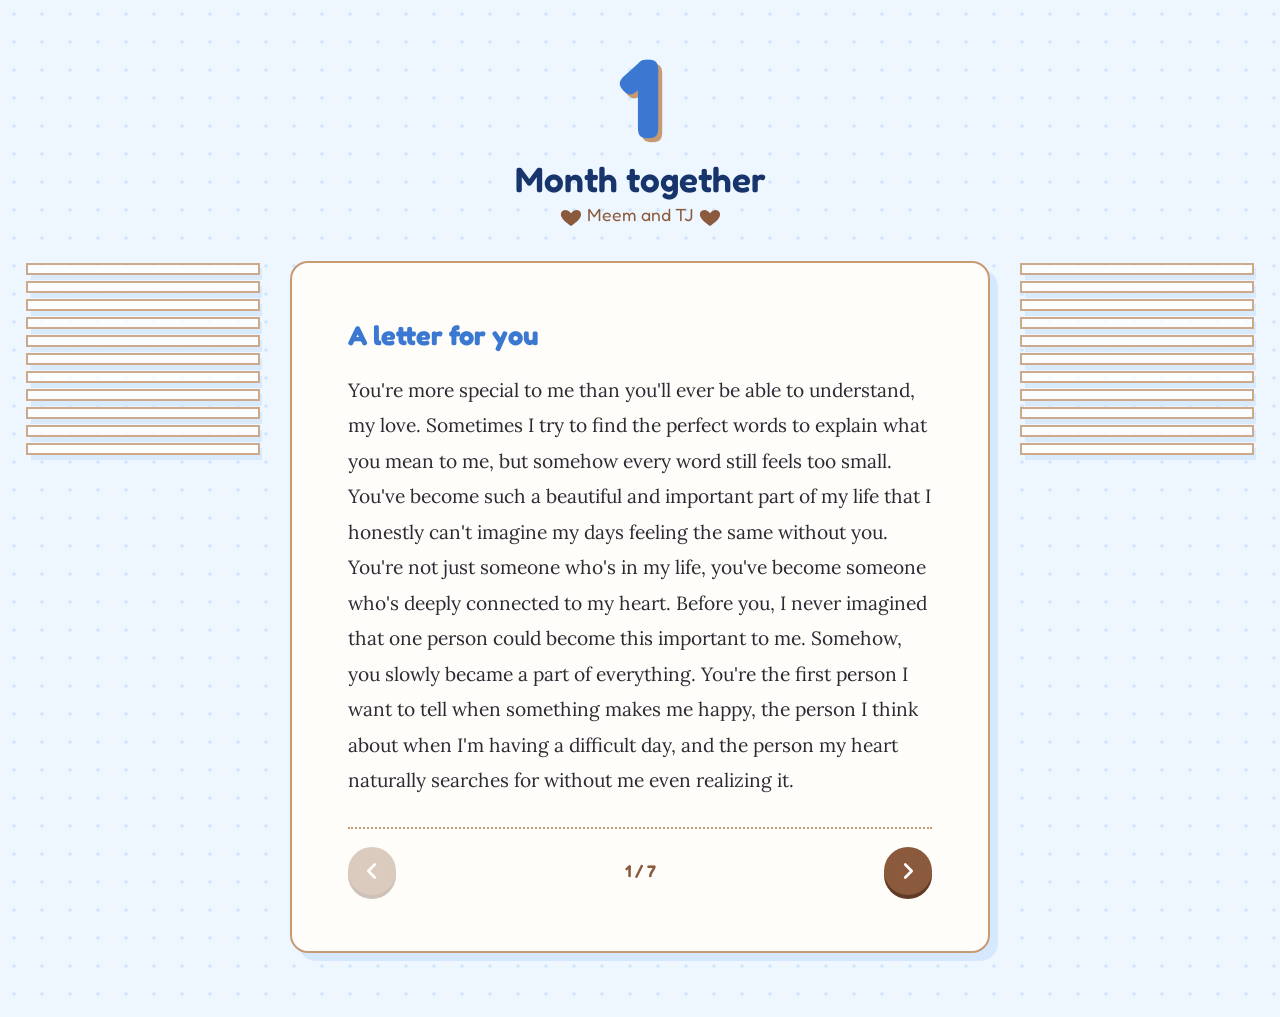
==== commit 4c2c0918: "fixes fixes and fixes" ====
--- a/index.html
+++ b/index.html
@@ -7,7 +7,28 @@
 <link rel="preconnect" href="https://fonts.googleapis.com">
 <link rel="preconnect" href="https://fonts.gstatic.com" crossorigin>
 <link href="https://fonts.googleapis.com/css2?family=Fredoka:wght@400;600;700&family=Lora:ital@0;1&display=swap" rel="stylesheet">
-<link rel="stylesheet" href="style.css?v=3">
+<link rel="stylesheet" href="style.css?v=4">
+<style>
+/* book pages and arrows live here so they work even if style.css is an older copy */
+.letter .pages{display:block}
+.letter .page{display:none;visibility:visible;opacity:1;transform:none}
+.letter .page.on{display:block;animation:turn .3s ease}
+.letter .page.before.on{animation-name:turnback}
+.letter .page p{margin:0;color:#2b2a33}
+.letter .page p + p{margin-top:1.4em}
+.letter .page p.sign{color:#8b5a3c}
+@keyframes turn{from{opacity:0;transform:translateX(18px)}to{opacity:1;transform:none}}
+@keyframes turnback{from{opacity:0;transform:translateX(-18px)}to{opacity:1;transform:none}}
+.letter .nav{display:flex;align-items:center;justify-content:space-between;margin-top:28px;
+  padding-top:18px;border-top:2px dotted #c79a74}
+.letter .count{font-size:1.05rem;color:#8b5a3c;font-weight:600}
+.letter .arrow{width:48px;height:48px;border-radius:50%;border:0;background:#8b5a3c;cursor:pointer;padding:0;
+  display:grid;place-items:center;box-shadow:0 4px 0 #5f3a24;transition:transform .15s,box-shadow .15s,opacity .15s}
+.letter .arrow:hover:not(:disabled){transform:translateY(2px);box-shadow:0 2px 0 #5f3a24}
+.letter .arrow:disabled{opacity:.3;cursor:default}
+.letter .arrow:focus-visible{outline:3px solid #3b78d1;outline-offset:3px}
+@media (prefers-reduced-motion:reduce){.letter .page.on{animation:none}}
+</style>
 </head>
 <body>
 <header class="hero">
@@ -21,14 +42,14 @@
     <h2>A letter for you</h2>
     <div class="pages" id="pages"></div>
     <nav class="nav" aria-label="Letter pages">
-      <button class="arrow" id="prev" aria-label="Previous page"><svg viewBox="0 0 24 24"><path d="M15 5l-7 7 7 7"/></svg></button>
+      <button class="arrow" id="prev" aria-label="Previous page"><svg viewBox="0 0 24 24" width="22" height="22" fill="none" stroke="#fff" stroke-width="3" stroke-linecap="round" stroke-linejoin="round" aria-hidden="true"><path d="M15 5l-7 7 7 7"/></svg></button>
       <span class="count" id="count" aria-live="polite"></span>
-      <button class="arrow" id="next" aria-label="Next page"><svg viewBox="0 0 24 24"><path d="M9 5l7 7-7 7"/></svg></button>
+      <button class="arrow" id="next" aria-label="Next page"><svg viewBox="0 0 24 24" width="22" height="22" fill="none" stroke="#fff" stroke-width="3" stroke-linecap="round" stroke-linejoin="round" aria-hidden="true"><path d="M9 5l7 7-7 7"/></svg></button>
     </nav>
   </article>
   <aside class="side" id="right"></aside>
 </main>
-<script src="data.js?v=3"></script>
+<script src="data.js?v=4"></script>
 <script>
 document.getElementById("num").textContent = SITE.months;
 document.getElementById("title").textContent = SITE.months === 1 ? "Month together" : "Months together";
@@ -40,12 +61,21 @@
 const prev = document.getElementById("prev");
 const next = document.getElementById("next");
 const count = document.getElementById("count");
-const pages = TEXT.map(t => {
+// a line that starts with a dash is a sign-off, so it joins the paragraph before it
+const groups = [];
+TEXT.forEach(t => {
+  if (/^\s*[-\u2013\u2014]/.test(t) && groups.length) groups[groups.length - 1].push(t);
+  else groups.push([t]);
+});
+const pages = groups.map(g => {
   const d = document.createElement("div");
   d.className = "page";
-  const p = document.createElement("p");
-  p.textContent = t;
-  d.appendChild(p);
+  g.forEach((t, i) => {
+    const p = document.createElement("p");
+    p.textContent = t;
+    if (i > 0) p.className = "sign";
+    d.appendChild(p);
+  });
   pagesBox.appendChild(d);
   return d;
 });
--- a/style.css
+++ b/style.css
@@ -26,24 +26,6 @@
 .letter p{font-family:var(--read);font-size:1.2rem;line-height:1.85;margin:0;color:#2b2a33;
   white-space:pre-line;overflow-wrap:break-word}
 
-/* book pages: every page shares one cell, so the card stays as tall as the longest page */
-.pages{display:block}
-.page{display:none}
-.page.on{display:block;animation:turn .3s ease}
-.page.before.on{animation-name:turnback}
-@keyframes turn{from{opacity:0;transform:translateX(18px)}to{opacity:1;transform:none}}
-@keyframes turnback{from{opacity:0;transform:translateX(-18px)}to{opacity:1;transform:none}}
-.page:last-child p{color:var(--brown)}
-.nav{display:flex;align-items:center;justify-content:space-between;margin-top:28px;
-  padding-top:18px;border-top:2px dotted var(--tan)}
-.count{font-size:1.05rem;color:var(--brown);font-weight:600}
-.arrow{width:48px;height:48px;border-radius:50%;border:0;background:var(--brown);cursor:pointer;
-  display:grid;place-items:center;box-shadow:0 4px 0 #5f3a24;transition:transform .15s,box-shadow .15s,opacity .15s}
-.arrow svg{width:22px;height:22px;stroke:#fff;fill:none;stroke-width:3;stroke-linecap:round;stroke-linejoin:round}
-.arrow:hover:not(:disabled){transform:translateY(2px);box-shadow:0 2px 0 #5f3a24}
-.arrow:disabled{opacity:.3;cursor:default}
-.arrow:focus-visible{outline:3px solid var(--blue);outline-offset:3px}
-@media (prefers-reduced-motion:reduce){.page.on{animation:none}}
 
 /* each photo keeps its own shape and fills its column */
 .shot{margin:0 0 18px}
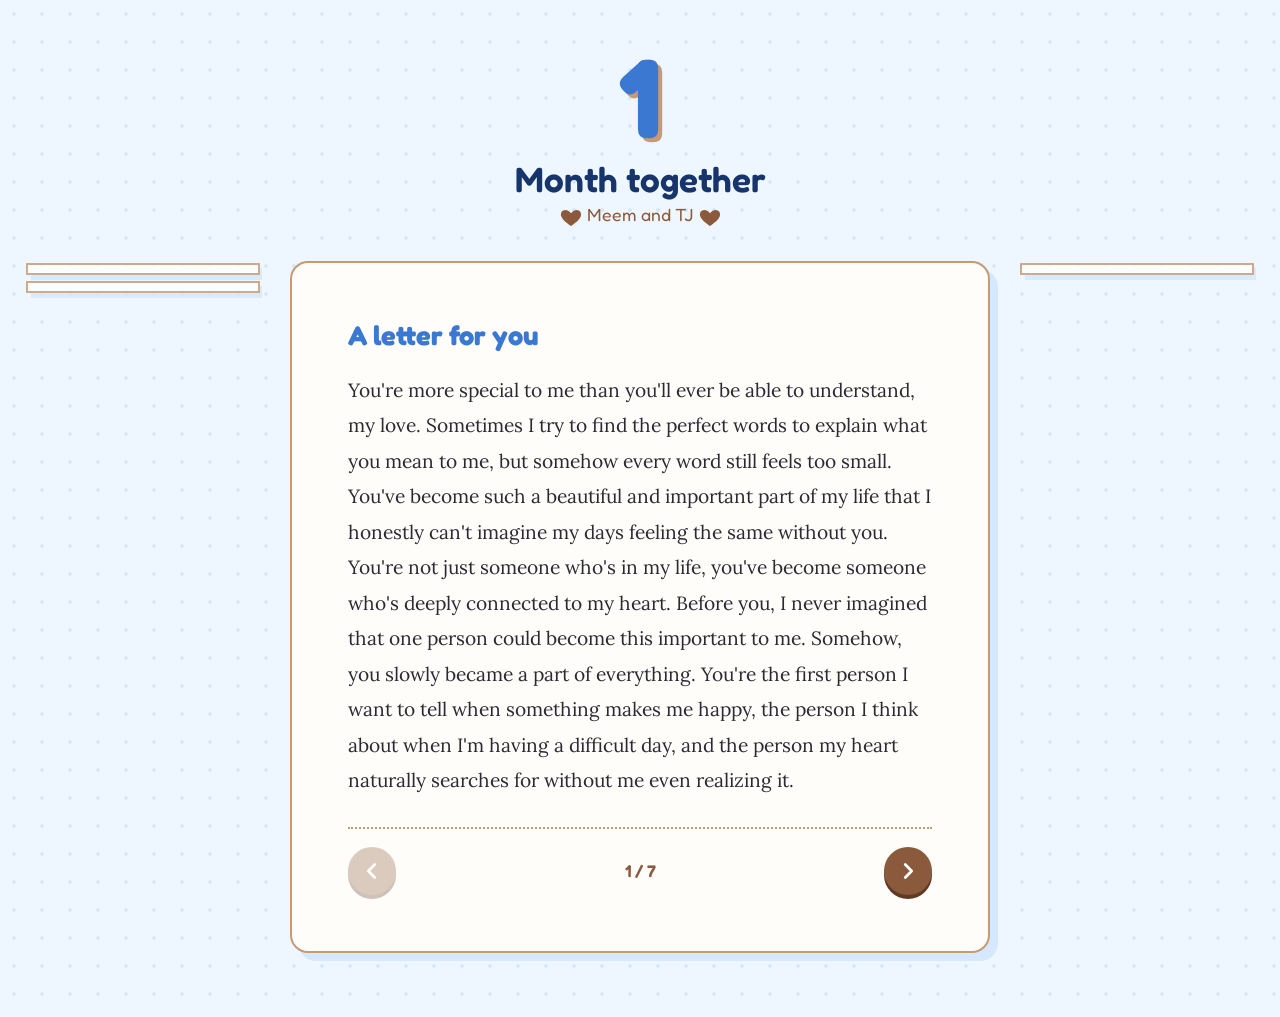
==== commit bdab0706: "image fix" ====
--- a/index.html
+++ b/index.html
@@ -14,6 +14,7 @@
 .letter .page{display:none;visibility:visible;opacity:1;transform:none}
 .letter .page.on{display:block;animation:turn .3s ease}
 .letter .page.before.on{animation-name:turnback}
+.shot{animation:turn .35s ease}
 .letter .page p{margin:0;color:#2b2a33}
 .letter .page p + p{margin-top:1.4em}
 .letter .page p.sign{color:#8b5a3c}
@@ -27,7 +28,7 @@
 .letter .arrow:hover:not(:disabled){transform:translateY(2px);box-shadow:0 2px 0 #5f3a24}
 .letter .arrow:disabled{opacity:.3;cursor:default}
 .letter .arrow:focus-visible{outline:3px solid #3b78d1;outline-offset:3px}
-@media (prefers-reduced-motion:reduce){.letter .page.on{animation:none}}
+@media (prefers-reduced-motion:reduce){.letter .page.on,.shot{animation:none}}
 </style>
 </head>
 <body>
@@ -89,6 +90,7 @@
     d.setAttribute("aria-hidden", n === now ? "false" : "true");
   });
   count.textContent = (now + 1) + " / " + pages.length;
+  if (window.onPage) window.onPage();
   prev.disabled = now === 0;
   next.disabled = now === pages.length - 1;
 }
@@ -132,7 +134,10 @@
 function layout() {
   left.textContent = ""; right.textContent = "";
   let hl = 0, hr = 0;
-  loaded.forEach(img => {
+  // each letter page shows its own share of the photos
+  const n = loaded.length, P = pages.length;
+  const mine = loaded.slice(Math.floor(now * n / P), Math.floor((now + 1) * n / P));
+  mine.forEach(img => {
     const fig = document.createElement("figure");
     fig.className = "shot";
     fig.appendChild(img.cloneNode());
@@ -152,6 +157,7 @@
 }))).then(list => { loaded = list.filter(Boolean); layout(); });
 
 wide.addEventListener("change", layout);
+window.onPage = layout;
 fitBook();
 window.addEventListener("resize", () => { fitBook(); fit(); });
 if (document.fonts) document.fonts.ready.then(() => { fitBook(); fit(); });
